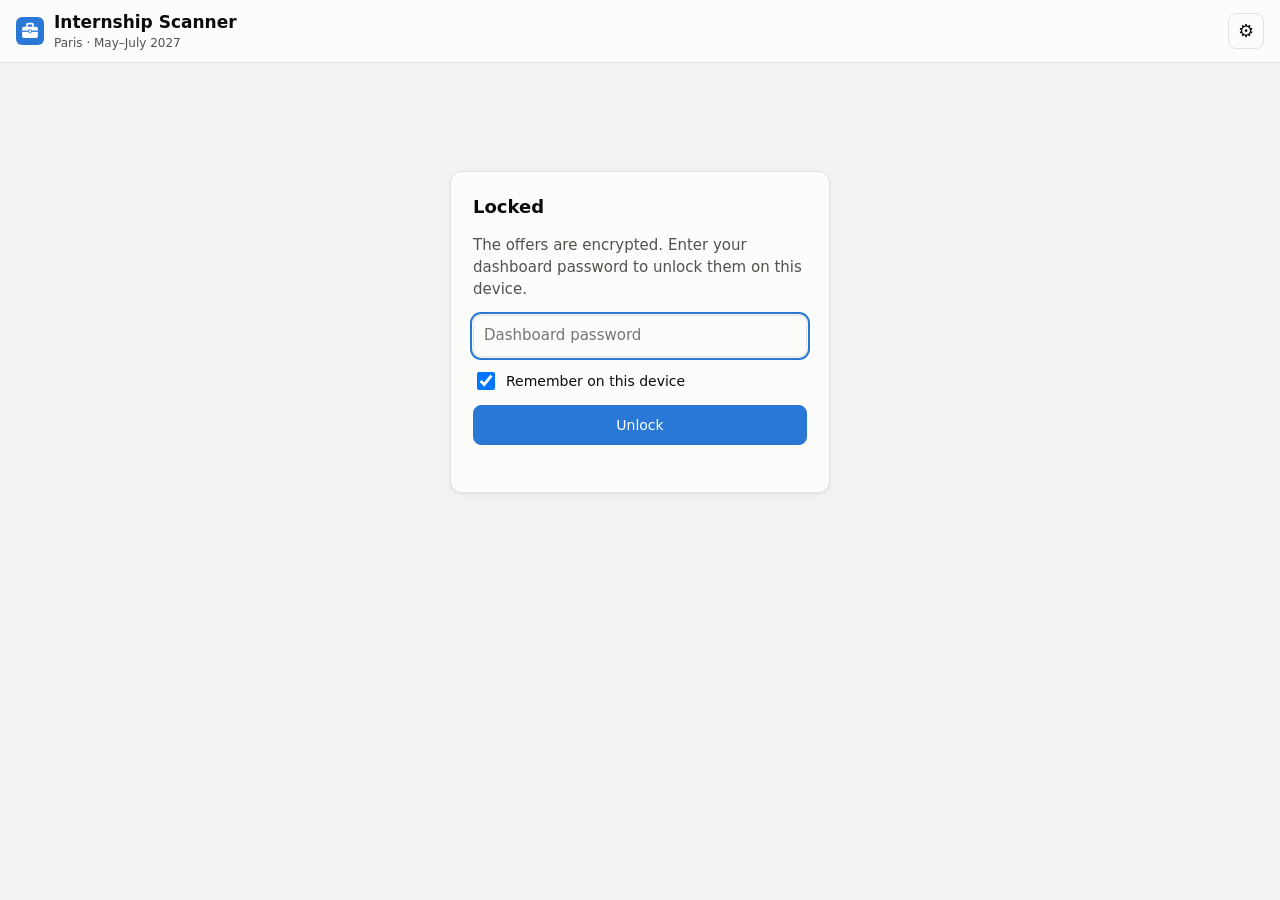
==== docs/index.html @ 63ae34aa "Internship scanner: daily Paris internship search with encrypted PWA dashboard - Python scanner: Gre" ====
<!DOCTYPE html>
<html lang="en">
<head>
<meta charset="utf-8">
<meta name="viewport" content="width=device-width, initial-scale=1, viewport-fit=cover">
<meta name="robots" content="noindex, nofollow">
<meta name="theme-color" content="#2a78d6">
<meta name="apple-mobile-web-app-capable" content="yes">
<meta name="apple-mobile-web-app-status-bar-style" content="default">
<meta name="apple-mobile-web-app-title" content="Internships">
<title>Internship Scanner</title>
<link rel="manifest" href="manifest.webmanifest">
<link rel="icon" href="icons/icon.svg" type="image/svg+xml">
<link rel="apple-touch-icon" href="icons/icon-180.png">
<link rel="stylesheet" href="styles.css">
</head>
<body>
<header class="topbar">
  <div class="brand">
    <img src="icons/icon.svg" alt="" width="28" height="28">
    <div>
      <h1>Internship Scanner</h1>
      <div class="sub" id="updated">Paris · May–July 2027</div>
    </div>
  </div>
  <div class="top-actions">
    <span class="sync" id="sync-state" title="Status sync"></span>
    <button class="icon-btn" id="btn-settings" aria-label="Settings">⚙︎</button>
  </div>
</header>

<!-- Lock screen -->
<main id="lock" class="lock" hidden>
  <div class="card lock-card">
    <h2>Locked</h2>
    <p class="muted">The offers are encrypted. Enter your dashboard password to unlock them on this device.</p>
    <form id="lock-form">
      <input type="password" id="lock-password" autocomplete="current-password" placeholder="Dashboard password" required>
      <label class="check"><input type="checkbox" id="lock-remember" checked> Remember on this device</label>
      <button type="submit" class="btn primary">Unlock</button>
      <div class="error" id="lock-error" role="alert"></div>
    </form>
  </div>
</main>

<main id="app" hidden>
  <div id="warnings"></div>

  <section class="stats" aria-label="Summary">
    <div class="stat"><div class="stat-label">New today</div><div class="stat-value" id="st-new">–</div></div>
    <div class="stat"><div class="stat-label">Total matches</div><div class="stat-value" id="st-total">–</div></div>
    <div class="stat"><div class="stat-label">Strong matches</div><div class="stat-value" id="st-strong">–</div></div>
    <div class="stat"><div class="stat-label">Applied</div><div class="stat-value" id="st-applied">–</div></div>
  </section>

  <nav class="tabs" role="tablist">
    <button role="tab" class="tab active" data-tab="offers">Offers</button>
    <button role="tab" class="tab" data-tab="elsewhere">Search elsewhere</button>
    <button role="tab" class="tab" data-tab="sources">Sources</button>
  </nav>

  <!-- OFFERS -->
  <section id="tab-offers">
    <div class="toolbar">
      <input type="search" id="q" placeholder="Search title, company, mission…" aria-label="Search">
      <select id="sort" aria-label="Sort">
        <option value="score">Sort: score</option>
        <option value="posted">Sort: date posted</option>
        <option value="deadline">Sort: deadline</option>
      </select>
      <button class="btn" id="btn-filters" aria-expanded="false">Filters <span id="filter-count"></span></button>
    </div>
    <div class="filters" id="filters" hidden>
      <label>Category
        <select id="f-cat"><option value="">All</option></select></label>
      <label>Status
        <select id="f-status"><option value="">All</option></select></label>
      <label>Source
        <select id="f-source"><option value="">All</option></select></label>
      <label>Language
        <select id="f-lang"><option value="">All</option><option value="en">English</option><option value="fr">French</option><option value="de">German</option><option value="unknown">Unknown</option></select></label>
      <label>Score from <output id="f-min-out">0</output>
        <input type="range" id="f-min" min="0" max="100" step="5" value="0"></label>
      <label>Score to <output id="f-max-out">100</output>
        <input type="range" id="f-max" min="0" max="100" step="5" value="100"></label>
      <label class="check"><input type="checkbox" id="f-new"> NEW only</label>
      <label class="check"><input type="checkbox" id="f-hide" checked> Hide applied / rejected / not interested</label>
      <label class="check"><input type="checkbox" id="f-unlisted"> Show offers no longer listed</label>
      <button class="btn" id="btn-reset">Reset filters</button>
    </div>
    <div class="result-count" id="result-count"></div>
    <div id="offers" class="offers"></div>
  </section>

  <!-- SEARCH ELSEWHERE -->
  <section id="tab-elsewhere" hidden>
    <p class="muted">LinkedIn and Indeed aren't scraped. These links open pre-filled searches (internship · Paris · last 24h) for each priority role.</p>
    <div id="elsewhere"></div>
    <h3>Companies without a public job feed</h3>
    <p class="muted">These companies use in-house career sites or Welcome to the Jungle, which can't be scanned legitimately. Check them directly.</p>
    <div id="company-links" class="link-grid"></div>
  </section>

  <!-- SOURCES -->
  <section id="tab-sources" hidden>
    <div id="sources"></div>
  </section>
</main>

<!-- Settings -->
<dialog id="settings">
  <form method="dialog" class="settings-form" id="settings-form">
    <h2>Settings</h2>
    <h3>Status sync across devices</h3>
    <p class="muted small">Statuses and notes are saved in your private repo <code id="state-repo-label"></code> through a fine-grained GitHub token that can only access that repo. Paste the token once per device; it stays in this browser only.</p>
    <label>State repository
      <input type="text" id="set-repo" placeholder="owner/internship-scanner-state" autocomplete="off"></label>
    <label>GitHub token
      <input type="password" id="set-token" placeholder="github_pat_…" autocomplete="off"></label>
    <div class="row">
      <button class="btn" id="btn-test" type="button">Test &amp; sync now</button>
      <span id="test-result" class="small"></span>
    </div>
    <h3>This device</h3>
    <div class="row">
      <button class="btn" id="btn-lock" type="button">Lock (forget password)</button>
      <button class="btn" id="btn-forget-token" type="button">Forget token</button>
    </div>
    <div class="row end">
      <button class="btn primary" id="btn-save" value="save">Save</button>
    </div>
  </form>
</dialog>

<template id="tpl-offer">
  <article class="offer card">
    <div class="offer-head">
      <div class="offer-title">
        <h3><a class="title-link" target="_blank" rel="noopener"></a></h3>
        <div class="meta"></div>
      </div>
      <div class="score" title="Score out of 100">
        <span class="score-num"></span>
        <span class="meter"><span class="meter-fill"></span></span>
      </div>
    </div>
    <div class="tags"></div>
    <div class="facts"></div>
    <p class="why"></p>
    <details class="more">
      <summary>Mission, skills &amp; score breakdown</summary>
      <h4>Mission</h4><ul class="mission"></ul>
      <h4>Required skills</h4><div class="skills"></div>
      <h4>Score breakdown</h4><div class="breakdown"></div>
    </details>
    <div class="offer-actions">
      <a class="btn primary apply" target="_blank" rel="noopener">Apply ↗</a>
      <select class="status" aria-label="Status"></select>
    </div>
    <textarea class="note" rows="1" placeholder="Personal note…" aria-label="Note"></textarea>
  </article>
</template>

<script src="app.js"></script>
</body>
</html>
---- docs/styles.css ----
:root {
  --surface-0: #f3f3f1;
  --surface-1: #fcfcfb;
  --border: #e3e2de;
  --text-primary: #0b0b0b;
  --text-secondary: #52514e;
  --text-muted: #77756f;
  --accent: #2a78d6;
  --accent-weak: #d5e6fa;
  --accent-ink: #ffffff;
  --warn: #fab219;
  --critical: #d03b3b;
  --good: #0ca30c;
  --chip: #eceae6;
  --radius: 12px;
  --shadow: 0 1px 2px rgba(0,0,0,.05), 0 2px 8px rgba(0,0,0,.04);
  color-scheme: light dark;
}
@media (prefers-color-scheme: dark) {
  :root {
    --surface-0: #111110;
    --surface-1: #1a1a19;
    --border: #2e2d2b;
    --text-primary: #f0efec;
    --text-secondary: #c3c2b7;
    --text-muted: #9a988f;
    --accent: #3987e5;
    --accent-weak: #1d3a5f;
    --chip: #272624;
    --shadow: none;
  }
}
* { box-sizing: border-box; }
[hidden] { display: none !important; }
html { -webkit-text-size-adjust: 100%; }
body {
  margin: 0; background: var(--surface-0); color: var(--text-primary);
  font: 15px/1.45 system-ui, -apple-system, "Segoe UI", Roboto, sans-serif;
  padding-bottom: env(safe-area-inset-bottom);
}
a { color: var(--accent); }
h1 { font-size: 17px; margin: 0; }
h2 { font-size: 18px; margin: 0 0 8px; }
h3 { font-size: 15px; margin: 18px 0 6px; }
h4 { font-size: 12px; text-transform: uppercase; letter-spacing: .04em; color: var(--text-muted); margin: 12px 0 4px; }
.muted { color: var(--text-secondary); }
.small { font-size: 13px; }
code { font-size: 13px; }

/* top bar */
.topbar {
  position: sticky; top: 0; z-index: 10; display: flex; align-items: center; justify-content: space-between;
  padding: calc(10px + env(safe-area-inset-top)) 16px 10px; background: var(--surface-1);
  border-bottom: 1px solid var(--border);
}
.brand { display: flex; gap: 10px; align-items: center; }
.sub { font-size: 12px; color: var(--text-secondary); }
.top-actions { display: flex; gap: 8px; align-items: center; }
.sync { font-size: 12px; color: var(--text-muted); }
.icon-btn { background: none; border: 1px solid var(--border); border-radius: 8px; width: 36px; height: 36px; font-size: 18px; color: var(--text-primary); cursor: pointer; }

main { max-width: 980px; margin: 0 auto; padding: 12px 12px 40px; }
.card { background: var(--surface-1); border: 1px solid var(--border); border-radius: var(--radius); box-shadow: var(--shadow); }

/* lock */
.lock { display: flex; justify-content: center; padding-top: 12vh; }
.lock-card { padding: 22px; width: 100%; max-width: 380px; }
.lock-card form { display: grid; gap: 12px; margin-top: 14px; }
.error { color: var(--critical); font-size: 13px; min-height: 1em; }

/* inputs */
input[type=search], input[type=text], input[type=password], select, textarea {
  font: inherit; color: var(--text-primary); background: var(--surface-1);
  border: 1px solid var(--border); border-radius: 8px; padding: 9px 10px; min-height: 40px; width: 100%;
}
textarea { resize: vertical; min-height: 40px; }
input:focus, select:focus, textarea:focus, button:focus-visible, a:focus-visible { outline: 2px solid var(--accent); outline-offset: 1px; }
.btn {
  font: inherit; font-size: 14px; display: inline-flex; align-items: center; justify-content: center; gap: 6px;
  min-height: 40px; padding: 8px 14px; border-radius: 8px; border: 1px solid var(--border);
  background: var(--surface-1); color: var(--text-primary); cursor: pointer; text-decoration: none; white-space: nowrap;
}
.btn.primary { background: var(--accent); border-color: var(--accent); color: var(--accent-ink); }
.check { display: flex; gap: 8px; align-items: center; font-size: 14px; }
.check input { width: 18px; height: 18px; }

/* warnings */
.banner { border-radius: 10px; padding: 10px 12px; margin-bottom: 10px; font-size: 14px; border: 1px solid; }
.banner.warn { background: color-mix(in srgb, var(--warn) 14%, var(--surface-1)); border-color: color-mix(in srgb, var(--warn) 60%, var(--border)); }
.banner.info { background: var(--accent-weak); border-color: color-mix(in srgb, var(--accent) 40%, var(--border)); }
.banner b::before { content: "⚠ "; }
.banner.info b::before { content: "ⓘ "; }

/* stats */
.stats { display: grid; grid-template-columns: repeat(4, 1fr); gap: 8px; margin: 4px 0 12px; }
.stat { background: var(--surface-1); border: 1px solid var(--border); border-radius: 10px; padding: 10px 12px; }
.stat-label { font-size: 12px; color: var(--text-secondary); }
.stat-value { font-size: 24px; font-weight: 600; font-variant-numeric: tabular-nums; }
@media (max-width: 560px) {
  .stats { grid-template-columns: repeat(2, 1fr); }
  .stat-value { font-size: 20px; }
}

/* tabs */
.tabs { display: flex; gap: 4px; border-bottom: 1px solid var(--border); margin-bottom: 12px; overflow-x: auto; }
.tab { background: none; border: none; padding: 10px 12px; font: inherit; font-size: 14px; color: var(--text-secondary); cursor: pointer; border-bottom: 2px solid transparent; white-space: nowrap; }
.tab.active { color: var(--text-primary); border-bottom-color: var(--accent); font-weight: 600; }

/* toolbar & filters */
.toolbar { display: grid; grid-template-columns: 1fr auto auto; gap: 8px; }
.toolbar select { width: auto; }
.filters { display: grid; grid-template-columns: repeat(auto-fill, minmax(200px, 1fr)); gap: 10px 14px; margin-top: 10px; padding: 12px; background: var(--surface-1); border: 1px solid var(--border); border-radius: 10px; }
.filters label { display: grid; gap: 4px; font-size: 13px; color: var(--text-secondary); }
.filters label.check { display: flex; color: var(--text-primary); }
input[type=range] { width: 100%; accent-color: var(--accent); }
@media (max-width: 560px) {
  .toolbar { grid-template-columns: 1fr 1fr; }
  .toolbar input[type=search] { grid-column: 1 / -1; }
  .toolbar select { width: 100%; }
}
.result-count { font-size: 13px; color: var(--text-secondary); margin: 10px 2px; }

/* offers */
.offers { display: grid; gap: 10px; }
.offer { padding: 14px; }
.offer.unlisted { opacity: .7; }
.offer-head { display: flex; gap: 12px; justify-content: space-between; align-items: flex-start; }
.offer-title h3 { margin: 0; font-size: 16px; line-height: 1.3; }
.offer-title h3 a { color: var(--text-primary); text-decoration: none; }
.offer-title h3 a:hover { text-decoration: underline; }
.meta { font-size: 13px; color: var(--text-secondary); margin-top: 3px; }
.score { display: grid; justify-items: end; gap: 4px; min-width: 56px; }
.score-num { font-size: 22px; font-weight: 700; font-variant-numeric: tabular-nums; line-height: 1; }
.meter { display: block; width: 56px; height: 4px; border-radius: 2px; background: var(--accent-weak); overflow: hidden; }
.meter-fill { display: block; height: 100%; background: var(--accent); border-radius: 2px; }
.tags { display: flex; flex-wrap: wrap; gap: 6px; margin: 10px 0 4px; }
.tag { font-size: 12px; padding: 2px 8px; border-radius: 999px; background: var(--chip); color: var(--text-secondary); white-space: nowrap; }
.tag.new { background: var(--accent); color: var(--accent-ink); font-weight: 600; }
.tag.cat { background: var(--accent-weak); color: var(--text-primary); }
.tag.flag { border: 1px dashed var(--border); background: transparent; }
.facts { display: grid; grid-template-columns: repeat(auto-fit, minmax(150px, 1fr)); gap: 6px 14px; margin: 10px 0; font-size: 13px; }
.fact span { display: block; color: var(--text-muted); font-size: 11px; text-transform: uppercase; letter-spacing: .04em; }
.why { margin: 8px 0; padding: 8px 10px; border-left: 3px solid var(--accent); background: color-mix(in srgb, var(--accent-weak) 45%, var(--surface-1)); border-radius: 0 8px 8px 0; font-size: 14px; }
.why::before { content: "Why I fit · "; font-weight: 600; }
.more summary { cursor: pointer; font-size: 13px; color: var(--accent); padding: 4px 0; min-height: 32px; display: flex; align-items: center; }
.mission { margin: 0; padding-left: 18px; font-size: 14px; }
.mission li { margin: 2px 0; }
.skills { display: flex; flex-wrap: wrap; gap: 6px; }
.breakdown { display: grid; gap: 6px; font-size: 13px; max-width: 360px; }
.bd-row { display: grid; grid-template-columns: 70px 1fr 32px; gap: 8px; align-items: center; }
.bd-row .meter { width: 100%; }
.bd-row b { text-align: right; font-variant-numeric: tabular-nums; font-weight: 500; }
.bd-note { color: var(--text-muted); font-size: 12px; }
.offer-actions { display: grid; grid-template-columns: auto 1fr; gap: 8px; margin-top: 10px; }
.note { margin-top: 8px; font-size: 14px; }
.empty { text-align: center; color: var(--text-secondary); padding: 40px 10px; }

/* elsewhere & sources */
.link-group { margin-bottom: 14px; }
.link-grid { display: flex; flex-wrap: wrap; gap: 8px; }
.link-grid .btn { font-size: 13px; }
.src-table { width: 100%; border-collapse: collapse; font-size: 14px; background: var(--surface-1); border-radius: 10px; overflow: hidden; }
.src-table th, .src-table td { text-align: left; padding: 8px 10px; border-bottom: 1px solid var(--border); vertical-align: top; }
.src-table td.num { text-align: right; font-variant-numeric: tabular-nums; }
.state-ok::before { content: "✓ "; color: var(--good); }
.state-failed::before, .state-partial::before { content: "⚠ "; color: var(--critical); }
.state-off::before { content: "– "; color: var(--text-muted); }

/* settings */
dialog { border: 1px solid var(--border); border-radius: 14px; padding: 0; max-width: 460px; width: calc(100% - 24px); background: var(--surface-1); color: var(--text-primary); }
dialog::backdrop { background: rgba(0,0,0,.4); }
.settings-form { padding: 18px; display: grid; gap: 10px; }
.settings-form label { display: grid; gap: 4px; font-size: 13px; color: var(--text-secondary); }
.row { display: flex; gap: 8px; flex-wrap: wrap; align-items: center; }
.row.end { justify-content: flex-end; }
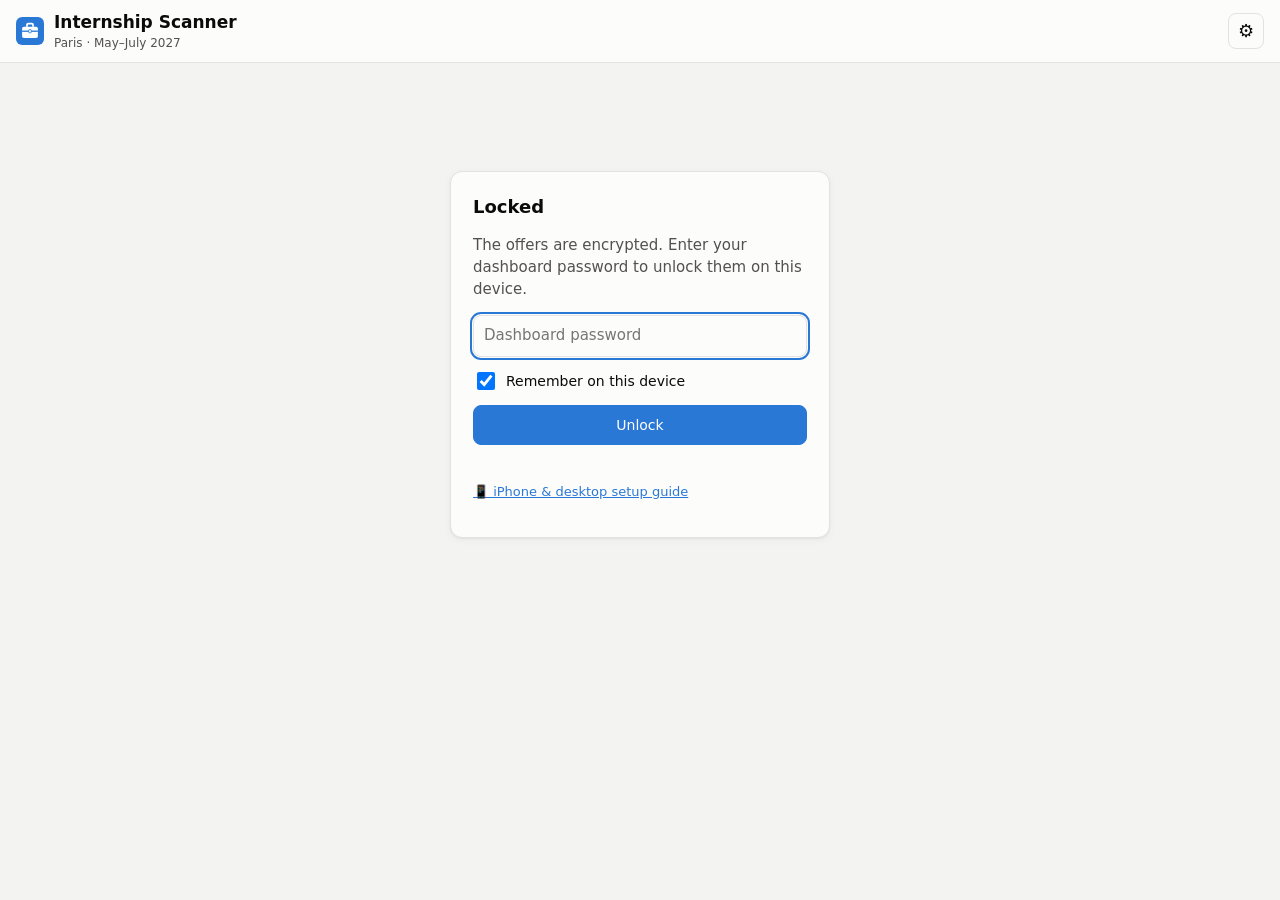
==== commit 7f18ed58: "Add Adzuna aggregator, content-based fintech scoring, pinned iPhone setup guide - Adzuna API source " ====
--- a/docs/index.html
+++ b/docs/index.html
@@ -40,6 +40,7 @@
       <button type="submit" class="btn primary">Unlock</button>
       <div class="error" id="lock-error" role="alert"></div>
     </form>
+    <p class="small"><a href="setup.html">📱 iPhone &amp; desktop setup guide</a></p>
   </div>
 </main>
 
@@ -121,6 +122,7 @@
       <button class="btn" id="btn-test" type="button">Test &amp; sync now</button>
       <span id="test-result" class="small"></span>
     </div>
+    <p class="small"><a href="setup.html">📱 Setup guide: iPhone app, notifications, token</a></p>
     <h3>This device</h3>
     <div class="row">
       <button class="btn" id="btn-lock" type="button">Lock (forget password)</button>
